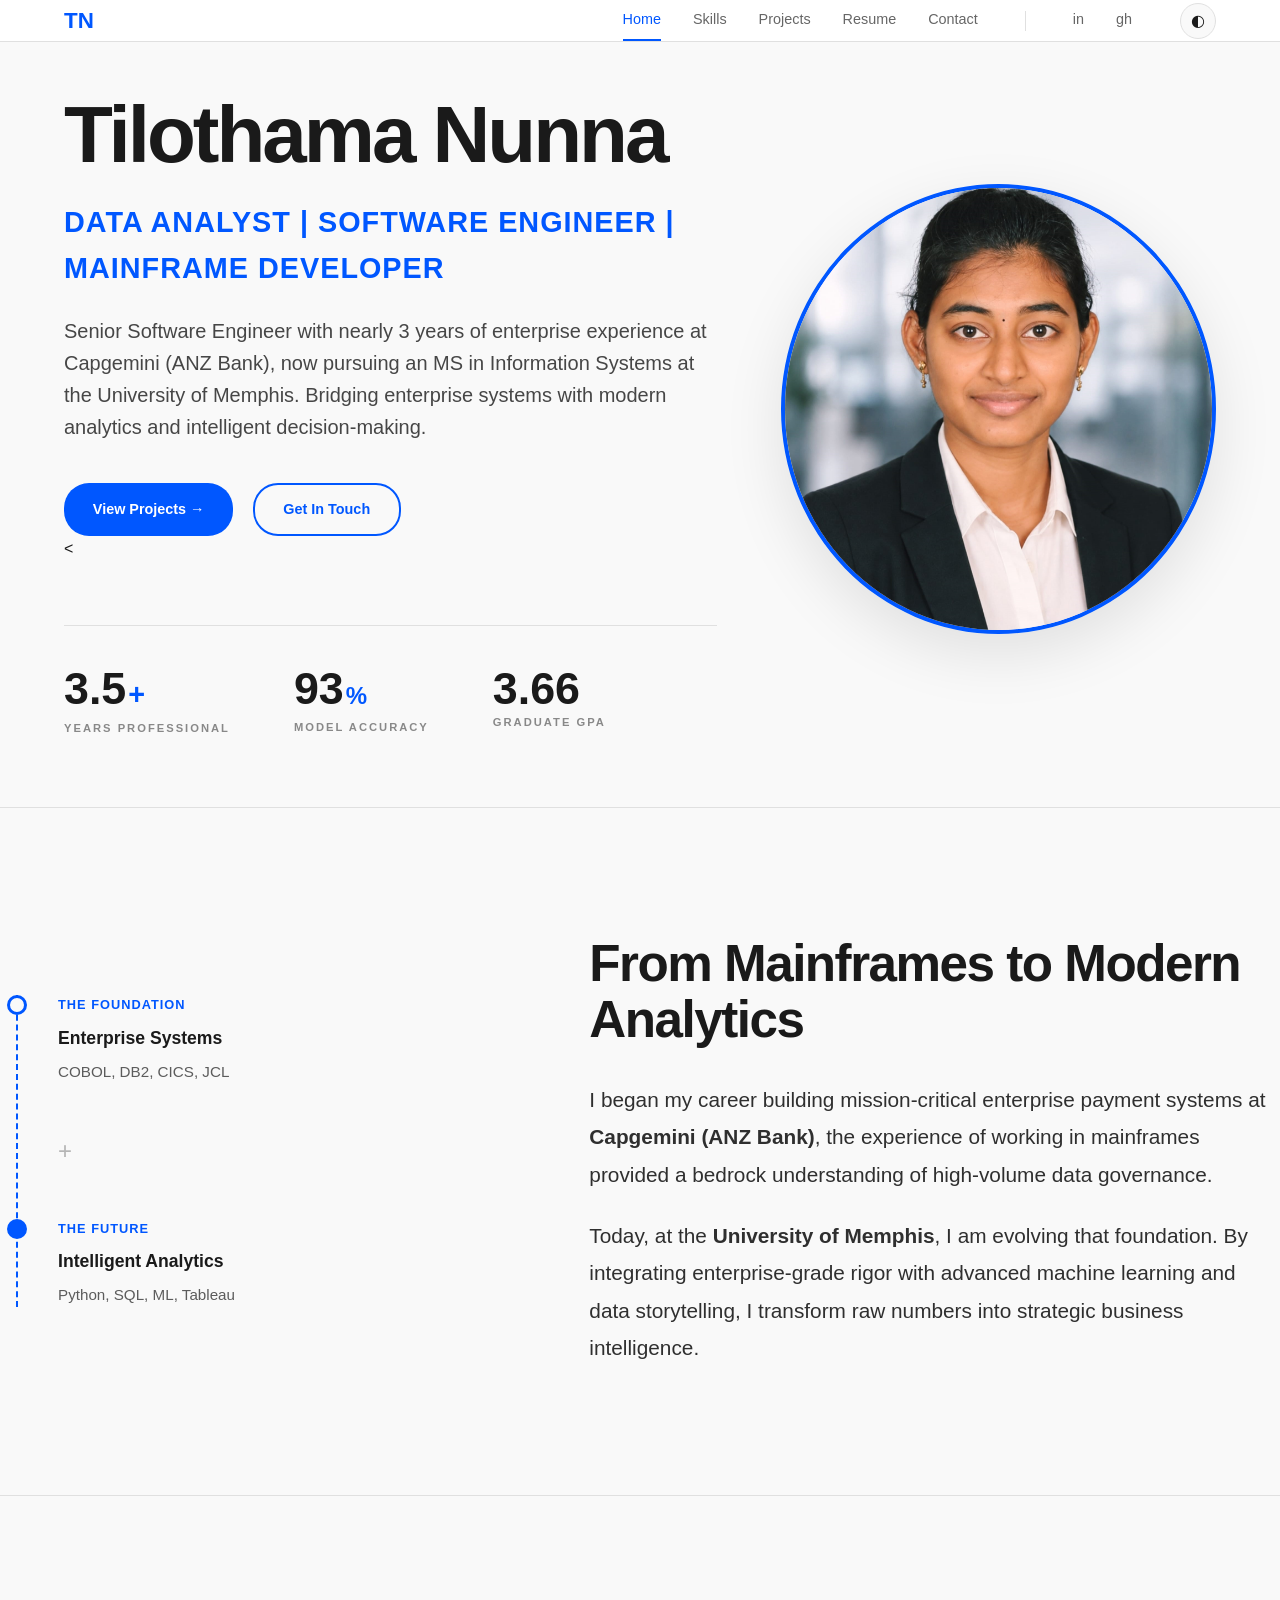
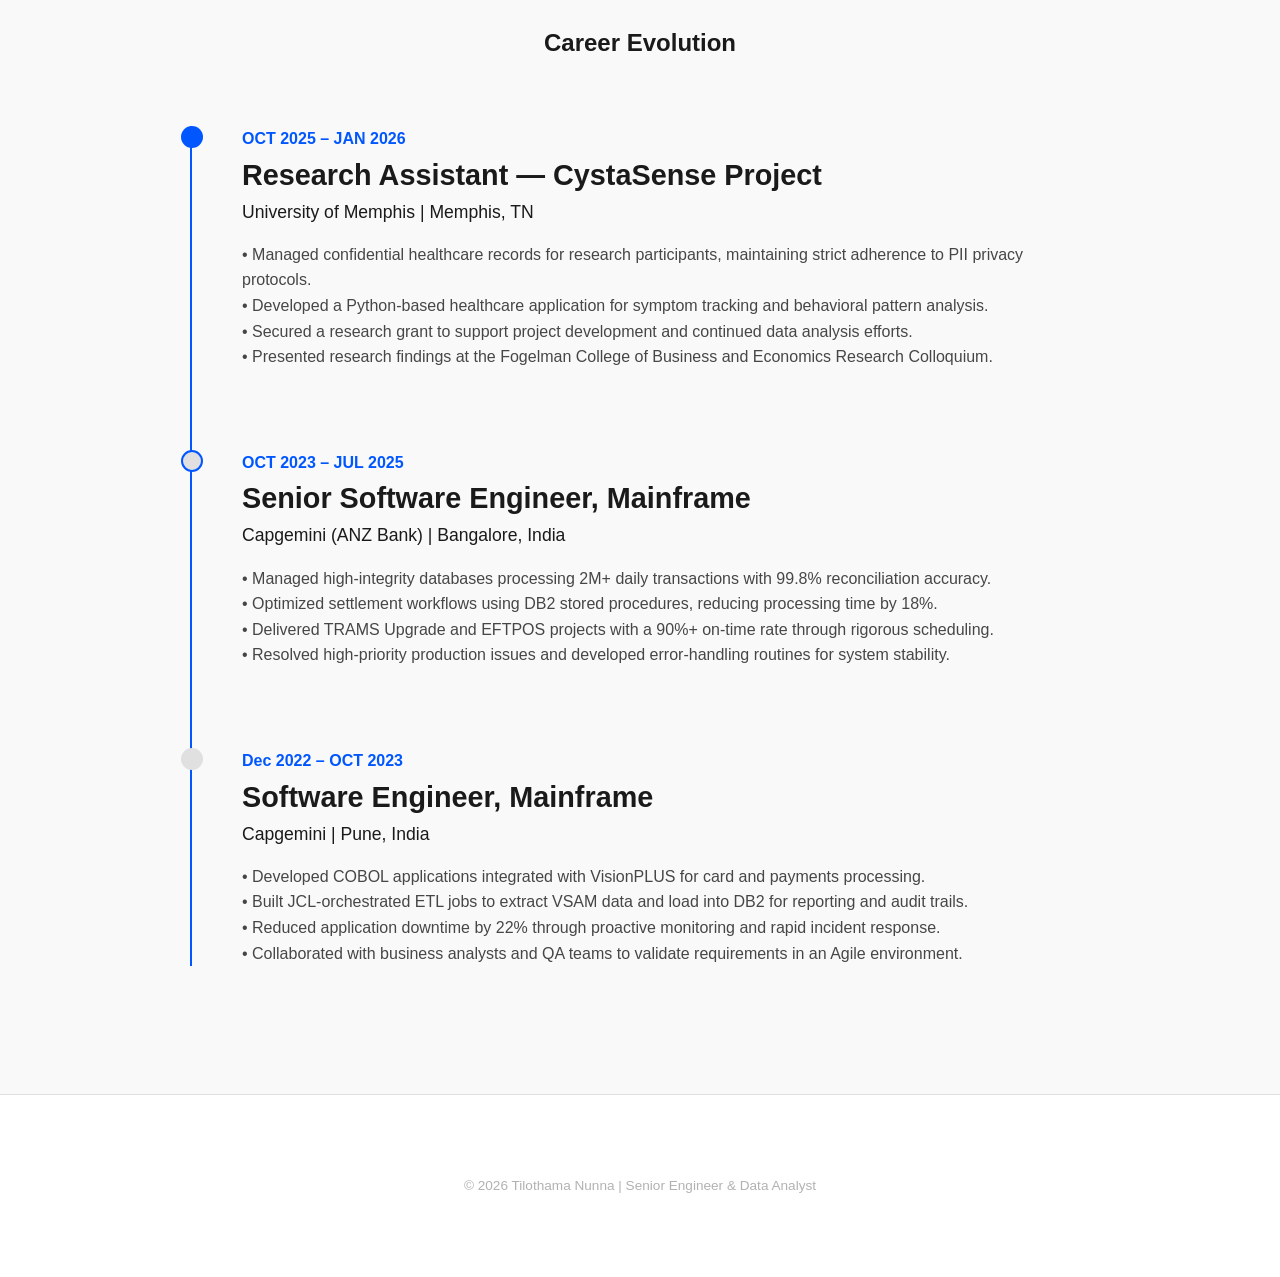
==== index.html @ 766e5a5d "Initial portfolio upload" ====
<!DOCTYPE html>
<html lang="en" data-theme="light">
<head>
    <meta charset="UTF-8">
    <meta name="viewport" content="width=device-width, initial-scale=1.0">
    <title>Tilothama Nunna | Portfolio</title>
    <link rel="stylesheet" href="style.css">
    <style>
        /* Modern Layout: Wide Container & Right-Aligned Image */
        .container-wide {
            padding: 0 5%;
            width: 100%;
            max-width: 100%;
        }

        .hero-split {
            display: flex;
            align-items: center;
            justify-content: space-between;
            min-height: 85vh;
            gap: 2rem;
            padding-top: 2rem;
        }

        .hero-content {
            flex: 1.5;
            padding-right: 2rem;
        }

        .hero-image-container {
            flex: 1;
            display: flex;
            justify-content: flex-end;
        }

        .hero-profile-img {
            width: 450px;
            height: 450px;
            border-radius: 50%;
            object-fit: cover;
            aspect-ratio: 1 / 1;
            border: 4px solid var(--accent);
            box-shadow: 0 20px 60px rgba(0,0,0,0.1);
        }

        .hero-name {
            font-size: 5.0rem;
            line-height: 1;
            font-weight: 800;
            letter-spacing: -3px;
            margin-bottom: 1.5rem;
            color: var(--text);
        }

        .hero-role {
            font-size: 1.8rem;
            color: var(--accent);
            font-weight: 600;
            margin-bottom: 1.5rem;
        }

        @media (max-width: 1024px) {
            .hero-split { flex-direction: column-reverse; text-align: center; }
            .hero-content { padding-right: 0; margin-top: 3rem; }
            .hero-image-container { justify-content: center; }
            .hero-profile-img { width: 320px; height: 320px; }
            .hero-name { font-size: 4rem; }
        }
    </style>
</head>
<body>
    <nav class="container-wide">
        <div class="logo"><strong>TN</strong></div>
        <div class="nav-links">
            <a href="index.html" class="active">Home</a>
            <a href="skills.html">Skills</a>
            <a href="projects.html">Projects</a>
            <a href="resume.html">Resume</a>
            <a href="contact.html">Contact</a>
            
            <span style="border-left: 1px solid var(--border); margin: 0 15px; height: 20px;"></span>
            <a href="https://www.linkedin.com/in/ntilothama" target="_blank" title="LinkedIn">in</a>
            <a href="https://github.com/tilothamanunna" target="_blank" title="GitHub">gh</a>
            
            <button id="theme-btn">◐</button>
        </div>
    </nav>

    <!-- HERO SECTION -->
    <section class="container-wide">
        <div class="hero-split">
            <div class="hero-content">
                <!-- HTML: Simple & Direct -->
<h1 class="hero-name">
    Tilothama Nunna
</h1>
                <p class="hero-role">Data Analyst | Software Engineer | Mainframe Developer</p>
                <p style="font-size: 1.25rem; max-width: 650px; margin-bottom: 2.5rem; opacity: 0.8; line-height: 1.6;">
                    Senior Software Engineer with nearly 3 years of enterprise experience at Capgemini (ANZ Bank), 
                    now pursuing an MS in Information Systems at the University of Memphis. Bridging enterprise systems 
                    with modern analytics and intelligent decision-making.
                </p>
                
                <div style="display: flex; gap: 1.2rem; flex-wrap: wrap;">
                    <a href="projects.html" class="btn primary">View Projects →</a>
                    <a href="contact.html" class="btn secondary">Get In Touch</a>
                </div>

                <!-- REFINED METRICS ROW -->
<<!-- REPLACE YOUR METRIC DIV WITH THIS -->
<!-- REFINED METRICS BAR -->
<div style="display: flex; gap: 4rem; margin-top: 4rem; padding-top: 2.5rem; border-top: 1px solid var(--border);">
    
    <!-- Experience -->
    <div style="display: flex; flex-direction: column; gap: 0.2rem;">
        <div style="display: flex; align-items: baseline;">
            <span style="font-size: 2.8rem; font-weight: 800; color: var(--text); line-height: 1;">3.5</span>
            <span style="font-size: 1.8rem; font-weight: 800; color: var(--accent); margin-left: 2px;">+</span>
        </div>
        <span style="font-size: 0.7rem; font-weight: 700; opacity: 0.5; text-transform: uppercase; letter-spacing: 2px;">Years Professional</span>
    </div>

    <!-- Accuracy -->
    <div style="display: flex; flex-direction: column; gap: 0.2rem;">
        <div style="display: flex; align-items: baseline;">
            <span style="font-size: 2.8rem; font-weight: 800; color: var(--text); line-height: 1;">93</span>
            <span style="font-size: 1.5rem; font-weight: 800; color: var(--accent); margin-left: 2px;">%</span>
        </div>
        <span style="font-size: 0.7rem; font-weight: 700; opacity: 0.5; text-transform: uppercase; letter-spacing: 2px;">Model Accuracy</span>
    </div>

    <!-- GPA -->
    <div style="display: flex; flex-direction: column; gap: 0.2rem;">
        <span style="font-size: 2.8rem; font-weight: 800; color: var(--text); line-height: 1;">3.66</span>
        <span style="font-size: 0.7rem; font-weight: 700; opacity: 0.5; text-transform: uppercase; letter-spacing: 2px;">Graduate GPA</span>
    </div>

</div>
            </div>

            <div class="hero-image-container">
                <img src="images/profile.jpg" alt="Tilothama Nunna" class="hero-profile-img">
            </div>
        </div>
    </section>

    <!-- ABOUT SECTION -->
<section class="container-wide" style="padding: 8rem 0; background: var(--card-bg); border-top: 1px solid var(--border); border-bottom: 1px solid var(--border);">
    <div style="display: flex; align-items: center; justify-content: space-between; gap: 5%; max-width: 1400px; margin: 0 auto; width: 100%;">
        
        <!-- Left Side: The Technical Transition Box (Now on Left) -->
       <div style="flex: 1; min-width: 320px; padding: 1rem;">
    <div style="position: relative; padding-left: 40px; border-left: 2px dashed var(--accent);">
        <!-- Step 1 -->
        <div style="margin-bottom: 3rem; position: relative;">
            <div style="position: absolute; left: -51px; top: 0; width: 20px; height: 20px; background: var(--card-bg); border: 3px solid var(--accent); border-radius: 50%;"></div>
            <h4 style="font-size: 0.8rem; letter-spacing: 1px; color: var(--accent); margin-bottom: 0.5rem; text-transform: uppercase;">The Foundation</h4>
            <p style="font-weight: 700; font-size: 1.1rem; margin-bottom: 0.5rem;">Enterprise Systems</p>
            <p style="font-size: 0.95rem; opacity: 0.7;">COBOL, DB2, CICS, JCL</p>
        </div>

        <!-- Connection Icon -->
        <div style="margin-bottom: 3rem; opacity: 0.3;">
            <span style="font-size: 1.5rem;">+</span>
        </div>

        <!-- Step 2 -->
        <div style="position: relative;">
            <div style="position: absolute; left: -51px; top: 0; width: 20px; height: 20px; background: var(--accent); border: 3px solid var(--accent); border-radius: 50%;"></div>
            <h4 style="font-size: 0.8rem; letter-spacing: 1px; color: var(--accent); margin-bottom: 0.5rem; text-transform: uppercase;">The Future</h4>
            <p style="font-weight: 700; font-size: 1.1rem; margin-bottom: 0.5rem;">Intelligent Analytics</p>
            <p style="font-size: 0.95rem; opacity: 0.7;">Python, SQL, ML, Tableau</p>
        </div>
    </div>
</div>
        <!-- Right Side: The Story (Now on Right) -->
        <div style="flex: 1.4; min-width: 400px;">
            <h2 style="font-size: 3.2rem; margin-bottom: 2rem; letter-spacing: -1.5px; line-height: 1.1; color: var(--text);">From Mainframes to Modern Analytics</h2>
            <p style="font-size: 1.3rem; line-height: 1.8; opacity: 0.9; margin-bottom: 1.5rem;">
                I began my career building mission-critical enterprise payment systems at <strong>Capgemini (ANZ Bank)</strong>, the experience of working in mainframes provided a bedrock understanding of high-volume data governance.
            </p>
            <p style="font-size: 1.3rem; line-height: 1.8; opacity: 0.9;">
                Today, at the <strong>University of Memphis</strong>, I am evolving that foundation. By integrating enterprise-grade rigor with advanced machine learning and data storytelling, I transform raw numbers into strategic business intelligence.
            </p>
        </div>

    </div>
</section>

    <!-- CAREER JOURNEY SECTION -->
    <section class="container-wide" style="padding: 8rem 0;">
        <h2 style="text-align: center; margin-bottom: 4rem;">Career Evolution</h2>
        <div style="max-width: 900px; margin: 0 auto; position: relative; padding-left: 50px; border-left: 2px solid var(--accent);">
            
            <div style="margin-bottom: 5rem; position: relative;">
                <div style="position: absolute; left: -61px; top: 0; width: 22px; height: 22px; border-radius: 50%; background: var(--accent);"></div>
                <h4 style="color: var(--accent); font-weight: 700;">OCT 2025 – JAN 2026</h4>
                <h3 style="font-size: 1.8rem;">Research Assistant — CystaSense Project</h3>
                <p style="font-size: 1.1rem; color: var(--text); margin-bottom: 1rem;">University of Memphis | Memphis, TN</p>
                <ul style="list-style: none; padding-left: 0; opacity: 0.8; line-height: 1.6;">
                    <li>• Managed confidential healthcare records for research participants, maintaining strict adherence to PII privacy protocols.</li>
                    <li>• Developed a Python-based healthcare application for symptom tracking and behavioral pattern analysis.</li>
                    <li>• Secured a research grant to support project development and continued data analysis efforts.</li>
                    <li>• Presented research findings at the Fogelman College of Business and Economics Research Colloquium.</li>
                </ul>
            </div>

            <div style="margin-bottom: 5rem; position: relative;">
                <div style="position: absolute; left: -61px; top: 0; width: 22px; height: 22px; border-radius: 50%; background: var(--border); border: 2px solid var(--accent);"></div>
                <h4 style="color: var(--accent); font-weight: 700;">OCT 2023 – JUL 2025</h4>
                <h3 style="font-size: 1.8rem;">Senior Software Engineer, Mainframe</h3>
                <p style="font-size: 1.1rem; color: var(--text); margin-bottom: 1rem;">Capgemini (ANZ Bank) | Bangalore, India</p>
                <ul style="list-style: none; padding-left: 0; opacity: 0.8; line-height: 1.6;">
                    <li>• Managed high-integrity databases processing 2M+ daily transactions with 99.8% reconciliation accuracy.</li>
                    <li>• Optimized settlement workflows using DB2 stored procedures, reducing processing time by 18%.</li>
                    <li>• Delivered TRAMS Upgrade and EFTPOS projects with a 90%+ on-time rate through rigorous scheduling.</li>
                    <li>• Resolved high-priority production issues and developed error-handling routines for system stability.</li>
                </ul>
            </div>

            <div style="position: relative;">
                <div style="position: absolute; left: -61px; top: 0; width: 22px; height: 22px; border-radius: 50%; background: var(--border);"></div>
                <h4 style="color: var(--accent); font-weight: 700;">Dec 2022 – OCT 2023</h4>
                <h3 style="font-size: 1.8rem;">Software Engineer, Mainframe</h3>
                <p style="font-size: 1.1rem; color: var(--text); margin-bottom: 1rem;">Capgemini | Pune, India</p>
                <ul style="list-style: none; padding-left: 0; opacity: 0.8; line-height: 1.6;">
                    <li>• Developed COBOL applications integrated with VisionPLUS for card and payments processing.</li>
                    <li>• Built JCL-orchestrated ETL jobs to extract VSAM data and load into DB2 for reporting and audit trails.</li>
                    <li>• Reduced application downtime by 22% through proactive monitoring and rapid incident response.</li>
                    <li>• Collaborated with business analysts and QA teams to validate requirements in an Agile environment.</li>
                </ul>
            </div>
        </div>
    </section>

    <!-- FOOTER -->
    <footer class="container-wide" style="padding: 5rem 0; text-align: center; border-top: 1px solid var(--border);">
        <p style="opacity: 0.5;">© 2026 Tilothama Nunna | Senior Engineer & Data Analyst</p>
    </footer>

    <script src="script.js"></script>
</body>
</html>
---- style.css ----
/* ============================================================
   TILOTHAMA NUNNA - PROFESSIONAL PORTFOLIO
   Clean, Working CSS - Light & Dark Theme
   ============================================================ */

/* Root Variables */
:root {
  --bg: #ffffff;
  --text: #1a1a1a;
  --text-light: #666666;
  --accent: #0057ff;
  --card-bg: #f9f9f9;
  --border: #e0e0e0;
  --nav-bg: rgba(255, 255, 255, 0.95);
  --shadow: 0 2px 10px rgba(0,0,0,0.08);
}

[data-theme="dark"] {
  --bg: #1a1a1a;
  --text: #ffffff;
  --text-light: #b0b0b0;
  --accent: #4d9fff;
  --card-bg: #2a2a2a;
  --border: #3a3a3a;
  --nav-bg: rgba(26, 26, 26, 0.95);
  --shadow: 0 2px 10px rgba(0,0,0,0.3);
}

/* ── Basic Reset ── */
* {
  margin: 0;
  padding: 0;
  box-sizing: border-box;
}

html {
  scroll-behavior: smooth;
}

body {
  font-family: -apple-system, BlinkMacSystemFont, "Segoe UI", Roboto, Oxygen, Ubuntu, Cantarell, sans-serif;
  background: var(--bg);
  color: var(--text);
  line-height: 1.6;
  transition: background 0.3s, color 0.3s;
}

a {
  color: inherit;
  text-decoration: none;
}

img {
  max-width: 100%;
  display: block;
}

/* ── Navigation ── */
nav {
  position: sticky;
  top: 0;
  z-index: 1000;
  background: var(--nav-bg);
  backdrop-filter: blur(10px);
  border-bottom: 1px solid var(--border);
  padding: 1rem 5%;
  display: flex;
  justify-content: space-between;
  align-items: center;
}

.logo {
  font-size: 1.4rem;
  font-weight: 700;
  color: var(--accent);
}

.nav-links {
  display: flex;
  align-items: center;
  gap: 2rem;
}

.nav-links a {
  font-size: 0.9rem;
  font-weight: 500;
  color: var(--text-light);
  transition: color 0.3s;
  padding: 0.5rem 0;
  border-bottom: 2px solid transparent;
}

.nav-links a:hover,
.nav-links a.active {
  color: var(--accent);
  border-bottom-color: var(--accent);
}

.nav-divider {
  width: 1px;
  height: 20px;
  background: var(--border);
}

.nav-social {
  display: inline-block;
  padding: 0.4rem 0.8rem;
  border: 1px solid var(--border);
  border-radius: 20px;
  font-size: 0.85rem;
  font-weight: 600;
  color: var(--accent);
  transition: all 0.3s;
}

.nav-social:hover {
  background: var(--accent);
  color: #fff;
  border-color: var(--accent);
}

#theme-btn {
  background: var(--card-bg);
  border: 1px solid var(--border);
  color: var(--text);
  width: 36px;
  height: 36px;
  border-radius: 50%;
  cursor: pointer;
  font-size: 1rem;
  transition: all 0.3s;
  display: flex;
  align-items: center;
  justify-content: center;
  margin-left: 1rem;
}

#theme-btn:hover {
  background: var(--accent);
  color: #fff;
  border-color: var(--accent);
}

.hamburger {
  display: none;
  flex-direction: column;
  gap: 5px;
  background: none;
  border: none;
  cursor: pointer;
  padding: 8px;
}

.hamburger span {
  width: 20px;
  height: 2px;
  background: var(--text);
  transition: all 0.3s;
}

.hamburger.active span:nth-child(1) {
  transform: translateY(7px) rotate(45deg);
}

.hamburger.active span:nth-child(2) {
  opacity: 0;
}

.hamburger.active span:nth-child(3) {
  transform: translateY(-7px) rotate(-45deg);
}

.mobile-nav {
  display: none;
  position: fixed;
  top: 60px;
  left: 0;
  right: 0;
  background: var(--nav-bg);
  border-bottom: 1px solid var(--border);
  flex-direction: column;
  padding: 1rem;
  gap: 0.5rem;
  z-index: 999;
}

.mobile-nav.active {
  display: flex;
}

.mobile-nav a {
  padding: 0.75rem 1rem;
  color: var(--text-light);
  transition: color 0.3s;
  border-radius: 8px;
}

.mobile-nav a:hover,
.mobile-nav a.active {
  background: var(--card-bg);
  color: var(--accent);
}

/* ── Container ── */
.container-wide {
  max-width: 1200px;
  margin: 0 auto;
  padding: 0 5%;
}

/* ── Sections ── */
section {
  padding: 6rem 0;
}

section:nth-child(even) {
  background: var(--card-bg);
}

/* ── Buttons ── */
.btn {
  display: inline-flex;
  align-items: center;
  gap: 0.5rem;
  padding: 0.8rem 1.8rem;
  border-radius: 25px;
  font-weight: 600;
  font-size: 0.9rem;
  cursor: pointer;
  border: none;
  transition: all 0.3s;
  text-decoration: none;
  white-space: nowrap;
}

.btn.primary {
  background: var(--accent);
  color: white;
}

.btn.primary:hover {
  opacity: 0.9;
  transform: translateY(-2px);
  box-shadow: 0 4px 15px rgba(0, 87, 255, 0.3);
}

.btn.secondary {
  border: 2px solid var(--accent);
  color: var(--accent);
  background: transparent;
}

.btn.secondary:hover {
  background: var(--accent);
  color: white;
}

/* ── Hero Section ── */
.hero-split {
  display: flex;
  align-items: center;
  gap: 4rem;
  min-height: 85vh;
  padding: 4rem 0;
}

.hero-content {
  flex: 1;
}

.hero-image-container {
  flex: 1;
  text-align: right;
}

.hero-profile-img {
  width: 350px;
  height: 350px;
  border-radius: 50%;
  object-fit: cover;
  border: 4px solid var(--accent);
  box-shadow: var(--shadow);
}

.hero-name {
  font-size: 3.5rem;
  font-weight: 800;
  margin: 1rem 0;
  line-height: 1.1;
}

.hero-role {
  font-size: 1rem;
  color: var(--accent);
  font-weight: 600;
  text-transform: uppercase;
  letter-spacing: 1px;
  margin-bottom: 1.5rem;
}

.hero-desc {
  font-size: 1.1rem;
  color: var(--text-light);
  margin-bottom: 2rem;
  max-width: 550px;
  line-height: 1.8;
}

.hero-btns {
  display: flex;
  gap: 1rem;
  flex-wrap: wrap;
  margin-bottom: 3rem;
}

.metrics-bar {
  display: flex;
  gap: 4rem;
  padding-top: 2rem;
  border-top: 1px solid var(--border);
  flex-wrap: wrap;
}

.metric-item {
  display: flex;
  flex-direction: column;
  gap: 0.25rem;
}

.metric-number {
  font-size: 2.2rem;
  font-weight: 800;
  color: var(--text);
}

.metric-unit {
  font-size: 1.2rem;
  color: var(--accent);
  font-weight: 700;
}

.metric-label {
  font-size: 0.7rem;
  font-weight: 700;
  text-transform: uppercase;
  color: var(--text-light);
  letter-spacing: 1px;
}

/* ── About Section ── */
.about-content {
  display: flex;
  gap: 5rem;
  align-items: flex-start;
}

.about-timeline {
  flex: 1;
  min-width: 250px;
}

.timeline-item {
  display: flex;
  gap: 1.5rem;
  margin-bottom: 2rem;
  position: relative;
  padding-left: 0;
}

.timeline-item::before {
  content: '';
  position: absolute;
  left: 7px;
  top: 30px;
  width: 2px;
  height: calc(100% + 2rem);
  background: var(--border);
}

.timeline-item:last-child::before {
  display: none;
}

.timeline-dot {
  width: 18px;
  height: 18px;
  border-radius: 50%;
  background: var(--card-bg);
  border: 3px solid var(--accent);
  flex-shrink: 0;
  margin-top: 3px;
}

.timeline-dot.filled {
  background: var(--accent);
}

.timeline-content h4 {
  font-size: 0.75rem;
  font-weight: 700;
  text-transform: uppercase;
  color: var(--accent);
  letter-spacing: 1px;
  margin-bottom: 0.3rem;
}

.timeline-content p {
  font-weight: 700;
  margin-bottom: 0.2rem;
  font-size: 0.95rem;
}

.timeline-content span {
  font-size: 0.85rem;
  color: var(--text-light);
}

.about-text {
  flex: 1.2;
  min-width: 280px;
}

.about-text h2 {
  font-size: 2.5rem;
  font-weight: 800;
  margin-bottom: 1.5rem;
  line-height: 1.2;
}

.about-text p {
  font-size: 1rem;
  color: var(--text-light);
  margin-bottom: 1.2rem;
  line-height: 1.8;
}

.about-text strong {
  color: var(--text);
  font-weight: 700;
}

/* ── Career Timeline ── */
.career-timeline {
  max-width: 900px;
  margin: 0 auto;
  position: relative;
  padding-left: 40px;
}

.career-timeline::before {
  content: '';
  position: absolute;
  left: 7px;
  top: 0;
  bottom: 0;
  width: 2px;
  background: var(--accent);
}

.career-item {
  margin-bottom: 3rem;
  position: relative;
  padding-left: 40px;
}

.career-dot {
  position: absolute;
  left: -36px;
  top: 8px;
  width: 16px;
  height: 16px;
  border-radius: 50%;
  background: var(--accent);
  border: 3px solid var(--bg);
}

.career-date {
  font-size: 0.75rem;
  font-weight: 700;
  text-transform: uppercase;
  color: var(--accent);
  letter-spacing: 1px;
  margin-bottom: 0.3rem;
}

.career-title {
  font-size: 1.4rem;
  font-weight: 700;
  margin-bottom: 0.2rem;
}

.career-company {
  font-size: 0.95rem;
  color: var(--text-light);
  margin-bottom: 1rem;
}

.career-list {
  list-style: none;
}

.career-list li {
  font-size: 0.9rem;
  color: var(--text-light);
  margin-bottom: 0.6rem;
  line-height: 1.7;
  padding-left: 1.2rem;
  position: relative;
}

.career-list li::before {
  content: '▸';
  position: absolute;
  left: 0;
  color: var(--accent);
}

/* ── Skill Section ── */
.skills-grid {
  display: grid;
  grid-template-columns: repeat(auto-fit, minmax(280px, 1fr));
  gap: 1.5rem;
  margin-top: 3rem;
}

.skill-card {
  background: var(--card-bg);
  border: 1px solid var(--border);
  padding: 1.5rem;
  border-radius: 12px;
  transition: all 0.3s;
}

.skill-card:hover {
  transform: translateY(-5px);
  box-shadow: var(--shadow);
  border-color: var(--accent);
}

.skill-card h3 {
  font-size: 1rem;
  font-weight: 700;
  margin-bottom: 1rem;
  color: var(--text);
}

.badge-container {
  display: flex;
  flex-wrap: wrap;
  gap: 6px;
}

.badge-container img {
  height: 24px;
  border-radius: 4px;
}

/* ── Project Section ── */
.project-grid {
  display: grid;
  grid-template-columns: repeat(auto-fill, minmax(320px, 1fr));
  gap: 1.5rem;
  margin-top: 3rem;
}

.project-card {
  background: var(--card-bg);
  border: 1px solid var(--border);
  padding: 1.5rem;
  border-radius: 12px;
  display: flex;
  flex-direction: column;
  transition: all 0.3s;
}

.project-card:hover {
  transform: translateY(-5px);
  box-shadow: var(--shadow);
  border-color: var(--accent);
}

.project-card h3 {
  font-size: 1.2rem;
  font-weight: 700;
  margin: 0.5rem 0;
  color: var(--text);
}

.project-category {
  font-size: 0.7rem;
  font-weight: 700;
  text-transform: uppercase;
  color: var(--accent);
  letter-spacing: 1px;
  margin-bottom: 0.5rem;
}

.project-desc {
  font-size: 0.9rem;
  color: var(--text-light);
  margin-bottom: 1rem;
  line-height: 1.6;
  flex-grow: 1;
}

.project-highlight {
  background: rgba(0, 87, 255, 0.08);
  border-left: 3px solid var(--accent);
  padding: 0.75rem;
  border-radius: 4px;
  font-size: 0.85rem;
  margin-bottom: 1rem;
}

.project-highlight strong {
  color: var(--accent);
}

.tech-badges {
  display: flex;
  flex-wrap: wrap;
  gap: 6px;
  margin-bottom: 1rem;
}

.tech-badges img {
  height: 20px;
  border-radius: 3px;
}

.btn-group {
  display: flex;
  gap: 0.5rem;
  flex-wrap: wrap;
}

.btn-small {
  padding: 0.5rem 1rem;
  font-size: 0.8rem;
  border-radius: 8px;
}

/* ── Resume Section ── */
.resume-gate {
  max-width: 500px;
  margin: 6rem auto;
  background: var(--card-bg);
  border: 1px solid var(--border);
  padding: 2rem;
  border-radius: 12px;
  text-align: center;
  box-shadow: var(--shadow);
}

.resume-gate h2 {
  font-size: 1.8rem;
  font-weight: 800;
  margin-bottom: 1rem;
}

.resume-gate p {
  color: var(--text-light);
  margin-bottom: 1.5rem;
  font-size: 0.95rem;
}

.form-group {
  margin-bottom: 1rem;
  text-align: left;
}

.form-group label {
  display: block;
  font-size: 0.8rem;
  font-weight: 700;
  text-transform: uppercase;
  color: var(--text-light);
  margin-bottom: 0.4rem;
  letter-spacing: 0.5px;
}

.form-group input {
  width: 100%;
  padding: 0.8rem;
  border: 1px solid var(--border);
  border-radius: 8px;
  background: var(--bg);
  color: var(--text);
  font-size: 0.9rem;
  transition: all 0.3s;
}

.form-group input:focus {
  outline: none;
  border-color: var(--accent);
  box-shadow: 0 0 0 3px rgba(0, 87, 255, 0.1);
}

/* ── Contact Section ── */
.contact-wrapper {
  display: flex;
  gap: 4rem;
  align-items: flex-start;
}

.contact-info {
  flex: 1;
}

.contact-info h1 {
  font-size: 3rem;
  font-weight: 800;
  margin-bottom: 1.5rem;
  line-height: 1.1;
}

.contact-info p {
  font-size: 1rem;
  color: var(--text-light);
  margin-bottom: 2rem;
  line-height: 1.8;
}

.contact-detail {
  margin-bottom: 1rem;
  font-size: 0.95rem;
}

.contact-detail strong {
  color: var(--text);
}

.contact-detail a {
  color: var(--accent);
  transition: opacity 0.3s;
}

.contact-detail a:hover {
  opacity: 0.7;
}

.contact-form {
  flex: 1.2;
  background: var(--card-bg);
  border: 1px solid var(--border);
  padding: 2rem;
  border-radius: 12px;
  box-shadow: var(--shadow);
}

.contact-form h3 {
  font-size: 1.2rem;
  font-weight: 700;
  margin-bottom: 1.5rem;
}

.form-group {
  margin-bottom: 1.2rem;
}

.form-group label {
  display: block;
  font-size: 0.8rem;
  font-weight: 700;
  text-transform: uppercase;
  color: var(--text-light);
  margin-bottom: 0.4rem;
  letter-spacing: 0.5px;
}

.form-group input,
.form-group textarea {
  width: 100%;
  padding: 0.8rem;
  border: 1px solid var(--border);
  border-radius: 8px;
  background: var(--bg);
  color: var(--text);
  font-size: 0.9rem;
  font-family: inherit;
  transition: all 0.3s;
  resize: vertical;
}

.form-group input:focus,
.form-group textarea:focus {
  outline: none;
  border-color: var(--accent);
  box-shadow: 0 0 0 3px rgba(0, 87, 255, 0.1);
}

.submit-btn {
  width: 100%;
  padding: 0.9rem;
  background: var(--accent);
  color: white;
  border: none;
  border-radius: 8px;
  font-size: 0.9rem;
  font-weight: 700;
  cursor: pointer;
  transition: all 0.3s;
}

.submit-btn:hover {
  opacity: 0.9;
  transform: translateY(-2px);
}

/* ── Page Title ── */
.section-title {
  font-size: 3rem;
  font-weight: 800;
  margin-bottom: 1rem;
  text-align: center;
}

.section-subtitle {
  text-align: center;
  color: var(--text-light);
  font-size: 1rem;
  margin-bottom: 2rem;
}

/* ── Footer ── */
footer {
  padding: 2rem 5%;
  text-align: center;
  border-top: 1px solid var(--border);
  color: var(--text-light);
  font-size: 0.85rem;
}

/* ── Responsive ── */
@media (max-width: 1024px) {
  .hero-split {
    flex-direction: column-reverse;
    gap: 2rem;
    text-align: center;
  }

  .hero-image-container {
    text-align: center;
  }

  .hero-profile-img {
    width: 280px;
    height: 280px;
  }

  .hero-name {
    font-size: 2.8rem;
  }

  .about-content {
    flex-direction: column;
    gap: 2rem;
  }

  .contact-wrapper {
    flex-direction: column;
    gap: 2rem;
  }

  .contact-info h1 {
    font-size: 2.2rem;
  }
}

@media (max-width: 768px) {
  .nav-links {
    display: none;
  }

  .hamburger {
    display: flex;
  }

  .hero-name {
    font-size: 2.2rem;
  }

  .section-title {
    font-size: 2rem;
  }

  .metrics-bar {
    gap: 2rem;
  }

  .metric-number {
    font-size: 1.8rem;
  }

  .skills-grid,
  .project-grid {
    grid-template-columns: 1fr;
  }

  section {
    padding: 4rem 0;
  }
}

@media (max-width: 480px) {
  nav {
    padding: 0.8rem 5%;
  }

  .hero-name {
    font-size: 1.8rem;
  }

  .hero-btns {
    flex-direction: column;
  }

  .btn {
    width: 100%;
    justify-content: center;
  }
}
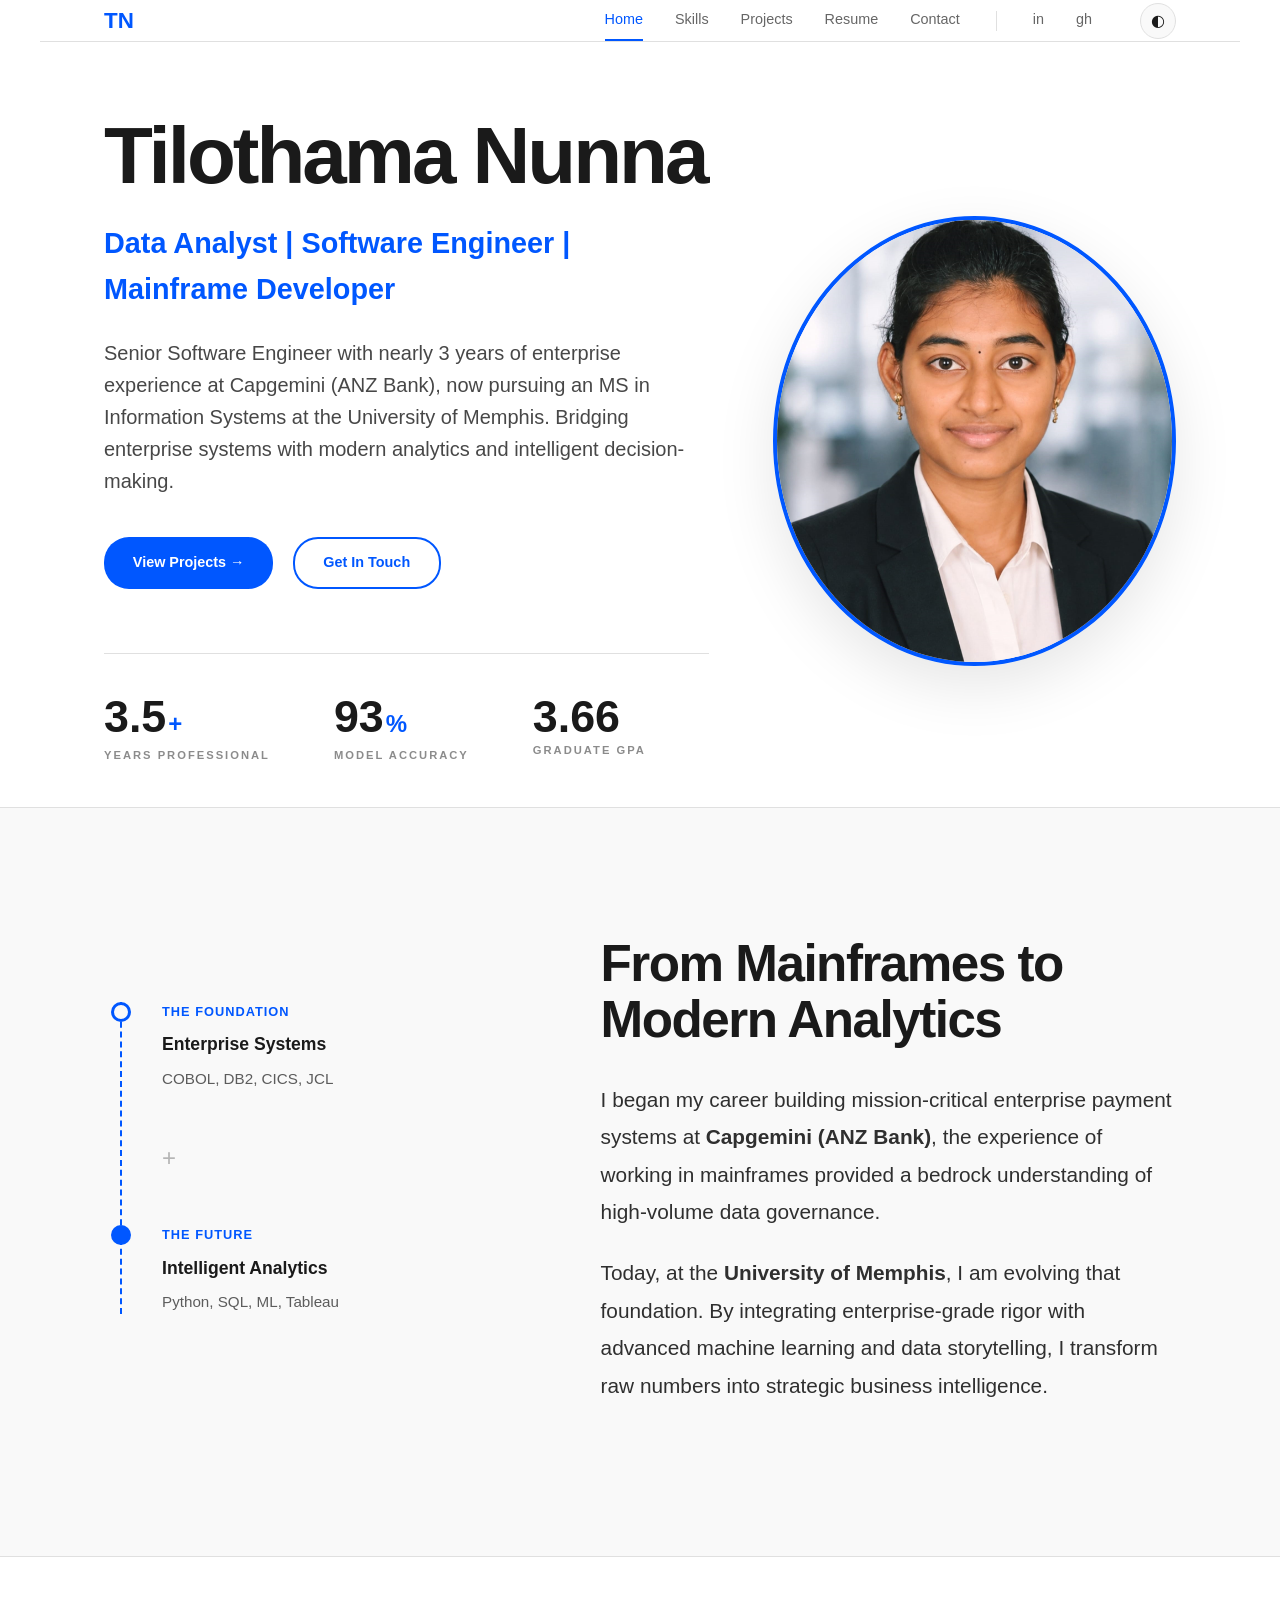
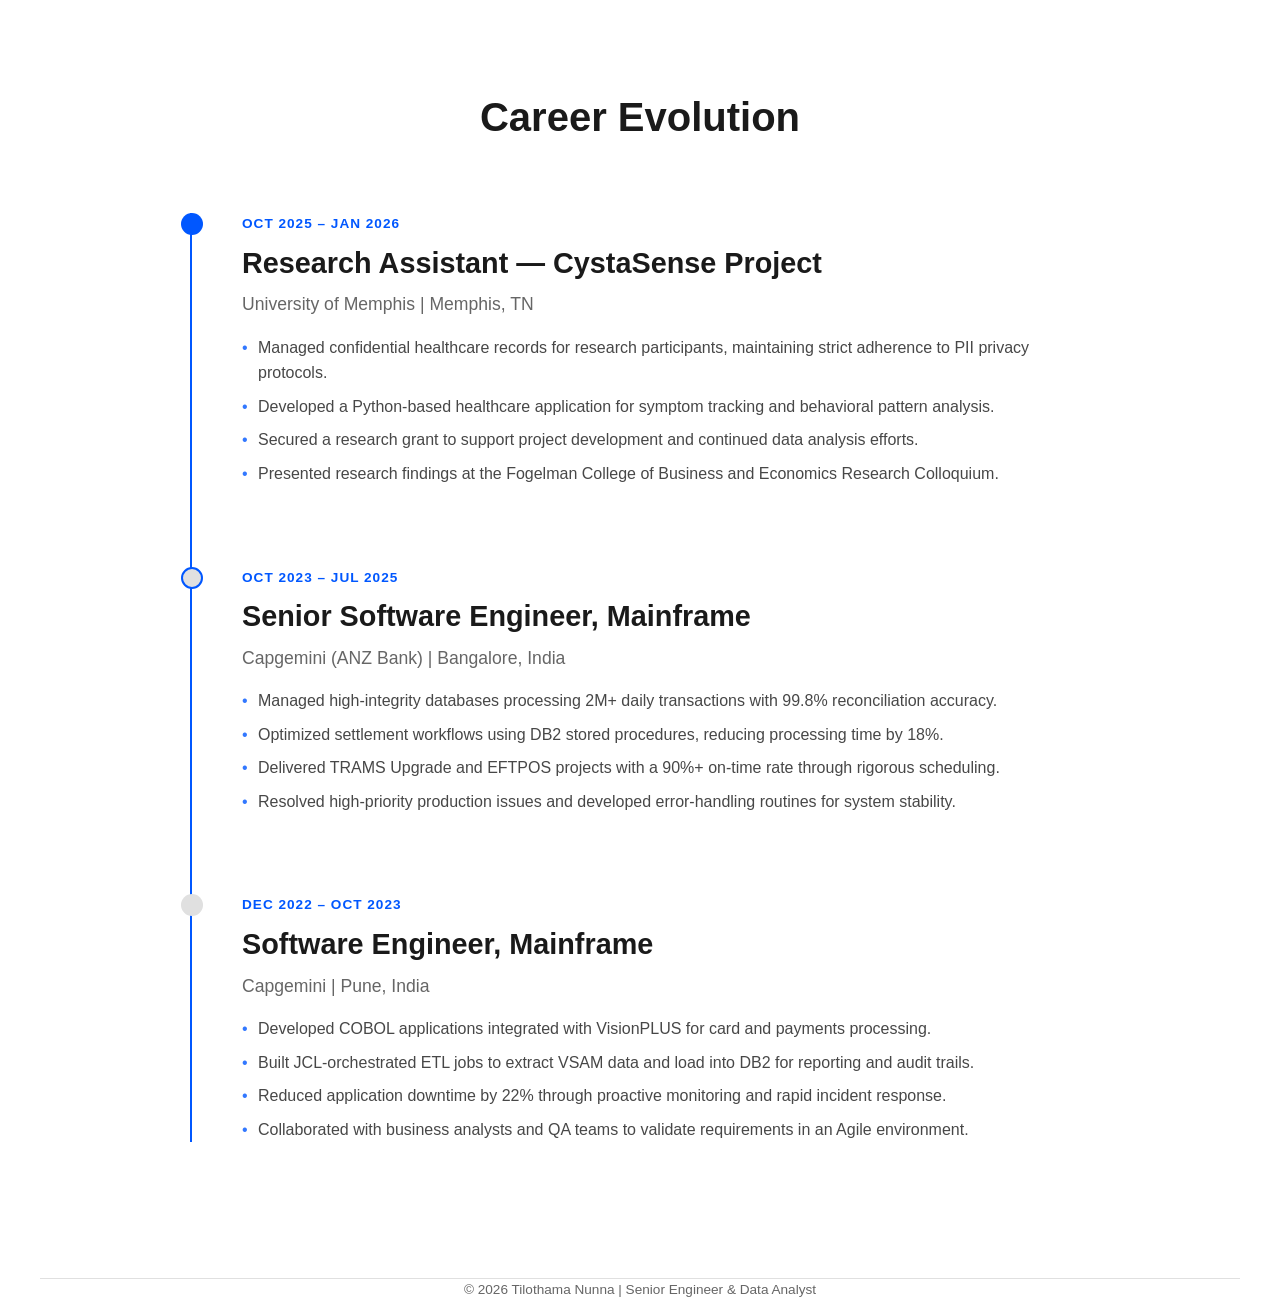
==== commit b6d4b084: "Updated contact form, homepage, and styles" ====
--- a/index.html
+++ b/index.html
@@ -5,239 +5,219 @@
     <meta name="viewport" content="width=device-width, initial-scale=1.0">
     <title>Tilothama Nunna | Portfolio</title>
     <link rel="stylesheet" href="style.css">
-    <style>
-        /* Modern Layout: Wide Container & Right-Aligned Image */
-        .container-wide {
-            padding: 0 5%;
-            width: 100%;
-            max-width: 100%;
-        }
-
-        .hero-split {
-            display: flex;
-            align-items: center;
-            justify-content: space-between;
-            min-height: 85vh;
-            gap: 2rem;
-            padding-top: 2rem;
-        }
-
-        .hero-content {
-            flex: 1.5;
-            padding-right: 2rem;
-        }
-
-        .hero-image-container {
-            flex: 1;
-            display: flex;
-            justify-content: flex-end;
-        }
-
-        .hero-profile-img {
-            width: 450px;
-            height: 450px;
-            border-radius: 50%;
-            object-fit: cover;
-            aspect-ratio: 1 / 1;
-            border: 4px solid var(--accent);
-            box-shadow: 0 20px 60px rgba(0,0,0,0.1);
-        }
-
-        .hero-name {
-            font-size: 5.0rem;
-            line-height: 1;
-            font-weight: 800;
-            letter-spacing: -3px;
-            margin-bottom: 1.5rem;
-            color: var(--text);
-        }
-
-        .hero-role {
-            font-size: 1.8rem;
-            color: var(--accent);
-            font-weight: 600;
-            margin-bottom: 1.5rem;
-        }
-
-        @media (max-width: 1024px) {
-            .hero-split { flex-direction: column-reverse; text-align: center; }
-            .hero-content { padding-right: 0; margin-top: 3rem; }
-            .hero-image-container { justify-content: center; }
-            .hero-profile-img { width: 320px; height: 320px; }
-            .hero-name { font-size: 4rem; }
-        }
-    </style>
 </head>
 <body>
+
+    <!-- NAVIGATION -->
     <nav class="container-wide">
         <div class="logo"><strong>TN</strong></div>
+
+        <!-- Desktop links -->
         <div class="nav-links">
             <a href="index.html" class="active">Home</a>
             <a href="skills.html">Skills</a>
             <a href="projects.html">Projects</a>
             <a href="resume.html">Resume</a>
             <a href="contact.html">Contact</a>
-            
-            <span style="border-left: 1px solid var(--border); margin: 0 15px; height: 20px;"></span>
+            <span style="border-left: 1px solid var(--border); margin: 0 4px; height: 20px;"></span>
             <a href="https://www.linkedin.com/in/ntilothama" target="_blank" title="LinkedIn">in</a>
             <a href="https://github.com/tilothamanunna" target="_blank" title="GitHub">gh</a>
-            
-            <button id="theme-btn">◐</button>
-        </div>
+            <button id="theme-btn">&#9680;</button>
+        </div>
+
+        <!-- Hamburger (mobile only) -->
+        <button class="hamburger" id="hamburger-btn" aria-label="Toggle menu">
+            <span></span>
+            <span></span>
+            <span></span>
+        </button>
     </nav>
+
+    <!-- Mobile Drawer -->
+    <div class="mobile-nav" id="mobile-nav">
+        <a href="index.html" class="active">Home</a>
+        <a href="skills.html">Skills</a>
+        <a href="projects.html">Projects</a>
+        <a href="resume.html">Resume</a>
+        <a href="contact.html">Contact</a>
+        <a href="https://www.linkedin.com/in/ntilothama" target="_blank">LinkedIn</a>
+        <a href="https://github.com/tilothamanunna" target="_blank">GitHub</a>
+    </div>
 
     <!-- HERO SECTION -->
     <section class="container-wide">
         <div class="hero-split">
+
             <div class="hero-content">
-                <!-- HTML: Simple & Direct -->
-<h1 class="hero-name">
-    Tilothama Nunna
-</h1>
+                <h1 class="hero-name">Tilothama Nunna</h1>
                 <p class="hero-role">Data Analyst | Software Engineer | Mainframe Developer</p>
-                <p style="font-size: 1.25rem; max-width: 650px; margin-bottom: 2.5rem; opacity: 0.8; line-height: 1.6;">
-                    Senior Software Engineer with nearly 3 years of enterprise experience at Capgemini (ANZ Bank), 
-                    now pursuing an MS in Information Systems at the University of Memphis. Bridging enterprise systems 
+                <p class="hero-desc">
+                    Senior Software Engineer with nearly 3 years of enterprise experience at Capgemini (ANZ Bank),
+                    now pursuing an MS in Information Systems at the University of Memphis. Bridging enterprise systems
                     with modern analytics and intelligent decision-making.
                 </p>
-                
-                <div style="display: flex; gap: 1.2rem; flex-wrap: wrap;">
-                    <a href="projects.html" class="btn primary">View Projects →</a>
+
+                <div class="hero-btns">
+                    <a href="projects.html" class="btn primary">View Projects &rarr;</a>
                     <a href="contact.html" class="btn secondary">Get In Touch</a>
                 </div>
 
-                <!-- REFINED METRICS ROW -->
-<<!-- REPLACE YOUR METRIC DIV WITH THIS -->
-<!-- REFINED METRICS BAR -->
-<div style="display: flex; gap: 4rem; margin-top: 4rem; padding-top: 2.5rem; border-top: 1px solid var(--border);">
-    
-    <!-- Experience -->
-    <div style="display: flex; flex-direction: column; gap: 0.2rem;">
-        <div style="display: flex; align-items: baseline;">
-            <span style="font-size: 2.8rem; font-weight: 800; color: var(--text); line-height: 1;">3.5</span>
-            <span style="font-size: 1.8rem; font-weight: 800; color: var(--accent); margin-left: 2px;">+</span>
-        </div>
-        <span style="font-size: 0.7rem; font-weight: 700; opacity: 0.5; text-transform: uppercase; letter-spacing: 2px;">Years Professional</span>
-    </div>
-
-    <!-- Accuracy -->
-    <div style="display: flex; flex-direction: column; gap: 0.2rem;">
-        <div style="display: flex; align-items: baseline;">
-            <span style="font-size: 2.8rem; font-weight: 800; color: var(--text); line-height: 1;">93</span>
-            <span style="font-size: 1.5rem; font-weight: 800; color: var(--accent); margin-left: 2px;">%</span>
-        </div>
-        <span style="font-size: 0.7rem; font-weight: 700; opacity: 0.5; text-transform: uppercase; letter-spacing: 2px;">Model Accuracy</span>
-    </div>
-
-    <!-- GPA -->
-    <div style="display: flex; flex-direction: column; gap: 0.2rem;">
-        <span style="font-size: 2.8rem; font-weight: 800; color: var(--text); line-height: 1;">3.66</span>
-        <span style="font-size: 0.7rem; font-weight: 700; opacity: 0.5; text-transform: uppercase; letter-spacing: 2px;">Graduate GPA</span>
-    </div>
-
-</div>
+                <!-- Metrics Bar -->
+                <div class="metrics-bar">
+                    <div class="metric-item">
+                        <div class="metric-value-row">
+                            <span class="metric-number">3.5</span>
+                            <span class="metric-unit">+</span>
+                        </div>
+                        <span class="metric-label">Years Professional</span>
+                    </div>
+                    <div class="metric-item">
+                        <div class="metric-value-row">
+                            <span class="metric-number">93</span>
+                            <span class="metric-unit">%</span>
+                        </div>
+                        <span class="metric-label">Model Accuracy</span>
+                    </div>
+                    <div class="metric-item">
+                        <div class="metric-value-row">
+                            <span class="metric-number">3.66</span>
+                        </div>
+                        <span class="metric-label">Graduate GPA</span>
+                    </div>
+                </div>
             </div>
 
             <div class="hero-image-container">
                 <img src="images/profile.jpg" alt="Tilothama Nunna" class="hero-profile-img">
             </div>
+
         </div>
     </section>
 
     <!-- ABOUT SECTION -->
-<section class="container-wide" style="padding: 8rem 0; background: var(--card-bg); border-top: 1px solid var(--border); border-bottom: 1px solid var(--border);">
-    <div style="display: flex; align-items: center; justify-content: space-between; gap: 5%; max-width: 1400px; margin: 0 auto; width: 100%;">
-        
-        <!-- Left Side: The Technical Transition Box (Now on Left) -->
-       <div style="flex: 1; min-width: 320px; padding: 1rem;">
-    <div style="position: relative; padding-left: 40px; border-left: 2px dashed var(--accent);">
-        <!-- Step 1 -->
-        <div style="margin-bottom: 3rem; position: relative;">
-            <div style="position: absolute; left: -51px; top: 0; width: 20px; height: 20px; background: var(--card-bg); border: 3px solid var(--accent); border-radius: 50%;"></div>
-            <h4 style="font-size: 0.8rem; letter-spacing: 1px; color: var(--accent); margin-bottom: 0.5rem; text-transform: uppercase;">The Foundation</h4>
-            <p style="font-weight: 700; font-size: 1.1rem; margin-bottom: 0.5rem;">Enterprise Systems</p>
-            <p style="font-size: 0.95rem; opacity: 0.7;">COBOL, DB2, CICS, JCL</p>
-        </div>
-
-        <!-- Connection Icon -->
-        <div style="margin-bottom: 3rem; opacity: 0.3;">
-            <span style="font-size: 1.5rem;">+</span>
-        </div>
-
-        <!-- Step 2 -->
-        <div style="position: relative;">
-            <div style="position: absolute; left: -51px; top: 0; width: 20px; height: 20px; background: var(--accent); border: 3px solid var(--accent); border-radius: 50%;"></div>
-            <h4 style="font-size: 0.8rem; letter-spacing: 1px; color: var(--accent); margin-bottom: 0.5rem; text-transform: uppercase;">The Future</h4>
-            <p style="font-weight: 700; font-size: 1.1rem; margin-bottom: 0.5rem;">Intelligent Analytics</p>
-            <p style="font-size: 0.95rem; opacity: 0.7;">Python, SQL, ML, Tableau</p>
-        </div>
-    </div>
-</div>
-        <!-- Right Side: The Story (Now on Right) -->
-        <div style="flex: 1.4; min-width: 400px;">
-            <h2 style="font-size: 3.2rem; margin-bottom: 2rem; letter-spacing: -1.5px; line-height: 1.1; color: var(--text);">From Mainframes to Modern Analytics</h2>
-            <p style="font-size: 1.3rem; line-height: 1.8; opacity: 0.9; margin-bottom: 1.5rem;">
-                I began my career building mission-critical enterprise payment systems at <strong>Capgemini (ANZ Bank)</strong>, the experience of working in mainframes provided a bedrock understanding of high-volume data governance.
-            </p>
-            <p style="font-size: 1.3rem; line-height: 1.8; opacity: 0.9;">
-                Today, at the <strong>University of Memphis</strong>, I am evolving that foundation. By integrating enterprise-grade rigor with advanced machine learning and data storytelling, I transform raw numbers into strategic business intelligence.
-            </p>
-        </div>
-
-    </div>
-</section>
-
-    <!-- CAREER JOURNEY SECTION -->
-    <section class="container-wide" style="padding: 8rem 0;">
-        <h2 style="text-align: center; margin-bottom: 4rem;">Career Evolution</h2>
-        <div style="max-width: 900px; margin: 0 auto; position: relative; padding-left: 50px; border-left: 2px solid var(--accent);">
-            
-            <div style="margin-bottom: 5rem; position: relative;">
-                <div style="position: absolute; left: -61px; top: 0; width: 22px; height: 22px; border-radius: 50%; background: var(--accent);"></div>
-                <h4 style="color: var(--accent); font-weight: 700;">OCT 2025 – JAN 2026</h4>
-                <h3 style="font-size: 1.8rem;">Research Assistant — CystaSense Project</h3>
-                <p style="font-size: 1.1rem; color: var(--text); margin-bottom: 1rem;">University of Memphis | Memphis, TN</p>
-                <ul style="list-style: none; padding-left: 0; opacity: 0.8; line-height: 1.6;">
-                    <li>• Managed confidential healthcare records for research participants, maintaining strict adherence to PII privacy protocols.</li>
-                    <li>• Developed a Python-based healthcare application for symptom tracking and behavioral pattern analysis.</li>
-                    <li>• Secured a research grant to support project development and continued data analysis efforts.</li>
-                    <li>• Presented research findings at the Fogelman College of Business and Economics Research Colloquium.</li>
-                </ul>
-            </div>
-
-            <div style="margin-bottom: 5rem; position: relative;">
-                <div style="position: absolute; left: -61px; top: 0; width: 22px; height: 22px; border-radius: 50%; background: var(--border); border: 2px solid var(--accent);"></div>
-                <h4 style="color: var(--accent); font-weight: 700;">OCT 2023 – JUL 2025</h4>
-                <h3 style="font-size: 1.8rem;">Senior Software Engineer, Mainframe</h3>
-                <p style="font-size: 1.1rem; color: var(--text); margin-bottom: 1rem;">Capgemini (ANZ Bank) | Bangalore, India</p>
-                <ul style="list-style: none; padding-left: 0; opacity: 0.8; line-height: 1.6;">
-                    <li>• Managed high-integrity databases processing 2M+ daily transactions with 99.8% reconciliation accuracy.</li>
-                    <li>• Optimized settlement workflows using DB2 stored procedures, reducing processing time by 18%.</li>
-                    <li>• Delivered TRAMS Upgrade and EFTPOS projects with a 90%+ on-time rate through rigorous scheduling.</li>
-                    <li>• Resolved high-priority production issues and developed error-handling routines for system stability.</li>
-                </ul>
-            </div>
-
-            <div style="position: relative;">
-                <div style="position: absolute; left: -61px; top: 0; width: 22px; height: 22px; border-radius: 50%; background: var(--border);"></div>
-                <h4 style="color: var(--accent); font-weight: 700;">Dec 2022 – OCT 2023</h4>
-                <h3 style="font-size: 1.8rem;">Software Engineer, Mainframe</h3>
-                <p style="font-size: 1.1rem; color: var(--text); margin-bottom: 1rem;">Capgemini | Pune, India</p>
-                <ul style="list-style: none; padding-left: 0; opacity: 0.8; line-height: 1.6;">
-                    <li>• Developed COBOL applications integrated with VisionPLUS for card and payments processing.</li>
-                    <li>• Built JCL-orchestrated ETL jobs to extract VSAM data and load into DB2 for reporting and audit trails.</li>
-                    <li>• Reduced application downtime by 22% through proactive monitoring and rapid incident response.</li>
-                    <li>• Collaborated with business analysts and QA teams to validate requirements in an Agile environment.</li>
-                </ul>
+    <section class="about-section">
+        <div class="container-wide">
+            <div class="about-inner">
+
+                <!-- Left: Technical Transition -->
+                <div class="about-left">
+                    <div class="about-timeline-box">
+                        <div class="about-step">
+                            <div class="about-step-dot"></div>
+                            <h4>The Foundation</h4>
+                            <p class="step-title">Enterprise Systems</p>
+                            <p class="step-sub">COBOL, DB2, CICS, JCL</p>
+                        </div>
+                        <div class="about-connector">+</div>
+                        <div class="about-step">
+                            <div class="about-step-dot filled"></div>
+                            <h4>The Future</h4>
+                            <p class="step-title">Intelligent Analytics</p>
+                            <p class="step-sub">Python, SQL, ML, Tableau</p>
+                        </div>
+                    </div>
+                </div>
+
+                <!-- Right: Story -->
+                <div class="about-right">
+                    <h2>From Mainframes to Modern Analytics</h2>
+                    <p>
+                        I began my career building mission-critical enterprise payment systems at
+                        <strong>Capgemini (ANZ Bank)</strong>, the experience of working in mainframes provided
+                        a bedrock understanding of high-volume data governance.
+                    </p>
+                    <p>
+                        Today, at the <strong>University of Memphis</strong>, I am evolving that foundation.
+                        By integrating enterprise-grade rigor with advanced machine learning and data storytelling,
+                        I transform raw numbers into strategic business intelligence.
+                    </p>
+                </div>
+
             </div>
         </div>
     </section>
 
+    <!-- CAREER SECTION -->
+    <section class="career-section">
+        <div class="container-wide">
+            <h2>Career Evolution</h2>
+            <div class="career-timeline">
+
+                <div class="career-item">
+                    <div class="career-dot"></div>
+                    <p class="career-date">OCT 2025 &ndash; JAN 2026</p>
+                    <h3 class="career-title">Research Assistant &mdash; CystaSense Project</h3>
+                    <p class="career-company">University of Memphis | Memphis, TN</p>
+                    <ul class="career-list">
+                        <li>Managed confidential healthcare records for research participants, maintaining strict adherence to PII privacy protocols.</li>
+                        <li>Developed a Python-based healthcare application for symptom tracking and behavioral pattern analysis.</li>
+                        <li>Secured a research grant to support project development and continued data analysis efforts.</li>
+                        <li>Presented research findings at the Fogelman College of Business and Economics Research Colloquium.</li>
+                    </ul>
+                </div>
+
+                <div class="career-item">
+                    <div class="career-dot outlined"></div>
+                    <p class="career-date">OCT 2023 &ndash; JUL 2025</p>
+                    <h3 class="career-title">Senior Software Engineer, Mainframe</h3>
+                    <p class="career-company">Capgemini (ANZ Bank) | Bangalore, India</p>
+                    <ul class="career-list">
+                        <li>Managed high-integrity databases processing 2M+ daily transactions with 99.8% reconciliation accuracy.</li>
+                        <li>Optimized settlement workflows using DB2 stored procedures, reducing processing time by 18%.</li>
+                        <li>Delivered TRAMS Upgrade and EFTPOS projects with a 90%+ on-time rate through rigorous scheduling.</li>
+                        <li>Resolved high-priority production issues and developed error-handling routines for system stability.</li>
+                    </ul>
+                </div>
+
+                <div class="career-item">
+                    <div class="career-dot empty"></div>
+                    <p class="career-date">Dec 2022 &ndash; OCT 2023</p>
+                    <h3 class="career-title">Software Engineer, Mainframe</h3>
+                    <p class="career-company">Capgemini | Pune, India</p>
+                    <ul class="career-list">
+                        <li>Developed COBOL applications integrated with VisionPLUS for card and payments processing.</li>
+                        <li>Built JCL-orchestrated ETL jobs to extract VSAM data and load into DB2 for reporting and audit trails.</li>
+                        <li>Reduced application downtime by 22% through proactive monitoring and rapid incident response.</li>
+                        <li>Collaborated with business analysts and QA teams to validate requirements in an Agile environment.</li>
+                    </ul>
+                </div>
+
+            </div>
+        </div>
+    </section>
+
     <!-- FOOTER -->
-    <footer class="container-wide" style="padding: 5rem 0; text-align: center; border-top: 1px solid var(--border);">
-        <p style="opacity: 0.5;">© 2026 Tilothama Nunna | Senior Engineer & Data Analyst</p>
+    <footer class="container-wide">
+        <p>&copy; 2026 Tilothama Nunna | Senior Engineer &amp; Data Analyst</p>
     </footer>
 
     <script src="script.js"></script>
+    <script>
+        // Hamburger toggle
+        const hamburgerBtn = document.getElementById('hamburger-btn');
+        const mobileNav = document.getElementById('mobile-nav');
+
+        hamburgerBtn.addEventListener('click', function(e) {
+            e.stopPropagation();
+            hamburgerBtn.classList.toggle('active');
+            mobileNav.classList.toggle('active');
+        });
+
+        // Close on link tap
+        mobileNav.querySelectorAll('a').forEach(function(link) {
+            link.addEventListener('click', function() {
+                hamburgerBtn.classList.remove('active');
+                mobileNav.classList.remove('active');
+            });
+        });
+
+        // Close on outside tap
+        document.addEventListener('click', function(e) {
+            if (!hamburgerBtn.contains(e.target) && !mobileNav.contains(e.target)) {
+                hamburgerBtn.classList.remove('active');
+                mobileNav.classList.remove('active');
+            }
+        });
+    </script>
 </body>
-</html>
+</html>
--- a/style.css
+++ b/style.css
@@ -152,10 +152,12 @@
 }
 
 .hamburger span {
-  width: 20px;
+  width: 22px;
   height: 2px;
   background: var(--text);
+  border-radius: 2px;
   transition: all 0.3s;
+  display: block;
 }
 
 .hamburger.active span:nth-child(1) {
@@ -182,6 +184,7 @@
   padding: 1rem;
   gap: 0.5rem;
   z-index: 999;
+  backdrop-filter: blur(10px);
 }
 
 .mobile-nav.active {
@@ -193,6 +196,8 @@
   color: var(--text-light);
   transition: color 0.3s;
   border-radius: 8px;
+  font-size: 0.95rem;
+  font-weight: 500;
 }
 
 .mobile-nav a:hover,
@@ -206,6 +211,7 @@
   max-width: 1200px;
   margin: 0 auto;
   padding: 0 5%;
+  width: 100%;
 }
 
 /* ── Sections ── */
@@ -259,64 +265,69 @@
 .hero-split {
   display: flex;
   align-items: center;
-  gap: 4rem;
+  justify-content: space-between;
   min-height: 85vh;
-  padding: 4rem 0;
+  gap: 2rem;
+  padding-top: 2rem;
 }
 
 .hero-content {
-  flex: 1;
+  flex: 1.5;
+  padding-right: 2rem;
 }
 
 .hero-image-container {
   flex: 1;
-  text-align: right;
+  display: flex;
+  justify-content: flex-end;
 }
 
 .hero-profile-img {
-  width: 350px;
-  height: 350px;
+  width: 450px;
+  height: 450px;
   border-radius: 50%;
   object-fit: cover;
+  aspect-ratio: 1 / 1;
   border: 4px solid var(--accent);
-  box-shadow: var(--shadow);
+  box-shadow: 0 20px 60px rgba(0,0,0,0.1);
 }
 
 .hero-name {
-  font-size: 3.5rem;
+  font-size: 5rem;
+  line-height: 1;
   font-weight: 800;
-  margin: 1rem 0;
-  line-height: 1.1;
+  letter-spacing: -3px;
+  margin-bottom: 1.5rem;
+  color: var(--text);
 }
 
 .hero-role {
-  font-size: 1rem;
+  font-size: 1.8rem;
   color: var(--accent);
   font-weight: 600;
-  text-transform: uppercase;
-  letter-spacing: 1px;
   margin-bottom: 1.5rem;
 }
 
 .hero-desc {
-  font-size: 1.1rem;
-  color: var(--text-light);
-  margin-bottom: 2rem;
-  max-width: 550px;
-  line-height: 1.8;
+  font-size: 1.25rem;
+  max-width: 650px;
+  margin-bottom: 2.5rem;
+  opacity: 0.8;
+  line-height: 1.6;
 }
 
 .hero-btns {
   display: flex;
-  gap: 1rem;
+  gap: 1.2rem;
   flex-wrap: wrap;
-  margin-bottom: 3rem;
-}
-
+}
+
+/* ── Metrics Bar ── */
 .metrics-bar {
   display: flex;
   gap: 4rem;
-  padding-top: 2rem;
+  margin-top: 4rem;
+  padding-top: 2.5rem;
   border-top: 1px solid var(--border);
   flex-wrap: wrap;
 }
@@ -324,198 +335,234 @@
 .metric-item {
   display: flex;
   flex-direction: column;
-  gap: 0.25rem;
+  gap: 0.2rem;
+}
+
+.metric-value-row {
+  display: flex;
+  align-items: baseline;
 }
 
 .metric-number {
-  font-size: 2.2rem;
+  font-size: 2.8rem;
   font-weight: 800;
   color: var(--text);
+  line-height: 1;
 }
 
 .metric-unit {
-  font-size: 1.2rem;
-  color: var(--accent);
-  font-weight: 700;
+  font-size: 1.5rem;
+  font-weight: 800;
+  color: var(--accent);
+  margin-left: 2px;
 }
 
 .metric-label {
   font-size: 0.7rem;
   font-weight: 700;
+  opacity: 0.5;
   text-transform: uppercase;
-  color: var(--text-light);
-  letter-spacing: 1px;
+  letter-spacing: 2px;
 }
 
 /* ── About Section ── */
-.about-content {
-  display: flex;
-  gap: 5rem;
-  align-items: flex-start;
-}
-
-.about-timeline {
+.about-section {
+  padding: 8rem 0;
+  background: var(--card-bg);
+  border-top: 1px solid var(--border);
+  border-bottom: 1px solid var(--border);
+}
+
+.about-inner {
+  display: flex;
+  align-items: center;
+  justify-content: space-between;
+  gap: 5%;
+  max-width: 1400px;
+  margin: 0 auto;
+  width: 100%;
+}
+
+.about-left {
   flex: 1;
-  min-width: 250px;
-}
-
-.timeline-item {
-  display: flex;
-  gap: 1.5rem;
-  margin-bottom: 2rem;
+  padding: 1rem;
+}
+
+.about-timeline-box {
   position: relative;
-  padding-left: 0;
-}
-
-.timeline-item::before {
-  content: '';
+  padding-left: 40px;
+  border-left: 2px dashed var(--accent);
+}
+
+.about-step {
+  margin-bottom: 3rem;
+  position: relative;
+}
+
+.about-step-dot {
   position: absolute;
-  left: 7px;
-  top: 30px;
-  width: 2px;
-  height: calc(100% + 2rem);
-  background: var(--border);
-}
-
-.timeline-item:last-child::before {
-  display: none;
-}
-
-.timeline-dot {
-  width: 18px;
-  height: 18px;
-  border-radius: 50%;
+  left: -51px;
+  top: 0;
+  width: 20px;
+  height: 20px;
   background: var(--card-bg);
   border: 3px solid var(--accent);
-  flex-shrink: 0;
-  margin-top: 3px;
-}
-
-.timeline-dot.filled {
+  border-radius: 50%;
+}
+
+.about-step-dot.filled {
   background: var(--accent);
 }
 
-.timeline-content h4 {
-  font-size: 0.75rem;
+.about-step h4 {
+  font-size: 0.8rem;
+  letter-spacing: 1px;
+  color: var(--accent);
+  margin-bottom: 0.5rem;
+  text-transform: uppercase;
+}
+
+.about-step p.step-title {
   font-weight: 700;
-  text-transform: uppercase;
-  color: var(--accent);
-  letter-spacing: 1px;
-  margin-bottom: 0.3rem;
-}
-
-.timeline-content p {
-  font-weight: 700;
-  margin-bottom: 0.2rem;
+  font-size: 1.1rem;
+  margin-bottom: 0.5rem;
+}
+
+.about-step p.step-sub {
   font-size: 0.95rem;
-}
-
-.timeline-content span {
-  font-size: 0.85rem;
-  color: var(--text-light);
-}
-
-.about-text {
-  flex: 1.2;
-  min-width: 280px;
-}
-
-.about-text h2 {
+  opacity: 0.7;
+}
+
+.about-connector {
+  margin-bottom: 3rem;
+  opacity: 0.3;
+  font-size: 1.5rem;
+}
+
+.about-right {
+  flex: 1.4;
+}
+
+.about-right h2 {
+  font-size: 3.2rem;
+  margin-bottom: 2rem;
+  letter-spacing: -1.5px;
+  line-height: 1.1;
+  color: var(--text);
+}
+
+.about-right p {
+  font-size: 1.3rem;
+  line-height: 1.8;
+  opacity: 0.9;
+  margin-bottom: 1.5rem;
+}
+
+/* ── Career Section ── */
+.career-section {
+  padding: 8rem 0;
+}
+
+.career-section h2 {
+  text-align: center;
+  margin-bottom: 4rem;
   font-size: 2.5rem;
   font-weight: 800;
-  margin-bottom: 1.5rem;
-  line-height: 1.2;
-}
-
-.about-text p {
-  font-size: 1rem;
-  color: var(--text-light);
-  margin-bottom: 1.2rem;
-  line-height: 1.8;
-}
-
-.about-text strong {
-  color: var(--text);
-  font-weight: 700;
-}
-
-/* ── Career Timeline ── */
+}
+
 .career-timeline {
   max-width: 900px;
   margin: 0 auto;
   position: relative;
-  padding-left: 40px;
-}
-
-.career-timeline::before {
-  content: '';
-  position: absolute;
-  left: 7px;
-  top: 0;
-  bottom: 0;
-  width: 2px;
-  background: var(--accent);
+  padding-left: 50px;
+  border-left: 2px solid var(--accent);
 }
 
 .career-item {
-  margin-bottom: 3rem;
+  margin-bottom: 5rem;
   position: relative;
-  padding-left: 40px;
+}
+
+.career-item:last-child {
+  margin-bottom: 0;
 }
 
 .career-dot {
   position: absolute;
-  left: -36px;
-  top: 8px;
-  width: 16px;
-  height: 16px;
+  left: -61px;
+  top: 0;
+  width: 22px;
+  height: 22px;
   border-radius: 50%;
   background: var(--accent);
-  border: 3px solid var(--bg);
+}
+
+.career-dot.outlined {
+  background: var(--border);
+  border: 2px solid var(--accent);
+}
+
+.career-dot.empty {
+  background: var(--border);
 }
 
 .career-date {
-  font-size: 0.75rem;
+  color: var(--accent);
   font-weight: 700;
+  font-size: 0.85rem;
   text-transform: uppercase;
-  color: var(--accent);
   letter-spacing: 1px;
   margin-bottom: 0.3rem;
 }
 
 .career-title {
-  font-size: 1.4rem;
+  font-size: 1.8rem;
   font-weight: 700;
-  margin-bottom: 0.2rem;
+  margin-bottom: 0.3rem;
 }
 
 .career-company {
-  font-size: 0.95rem;
+  font-size: 1.1rem;
   color: var(--text-light);
   margin-bottom: 1rem;
 }
 
 .career-list {
   list-style: none;
+  padding: 0;
+  opacity: 0.8;
+  line-height: 1.6;
 }
 
 .career-list li {
-  font-size: 0.9rem;
-  color: var(--text-light);
-  margin-bottom: 0.6rem;
-  line-height: 1.7;
-  padding-left: 1.2rem;
+  margin-bottom: 0.5rem;
+  padding-left: 1rem;
   position: relative;
 }
 
 .career-list li::before {
-  content: '▸';
+  content: '•';
   position: absolute;
   left: 0;
   color: var(--accent);
 }
 
-/* ── Skill Section ── */
+/* ── Page Title ── */
+.section-title {
+  font-size: 3rem;
+  font-weight: 800;
+  margin-bottom: 1rem;
+  text-align: center;
+}
+
+.section-subtitle {
+  text-align: center;
+  color: var(--text-light);
+  font-size: 1rem;
+  margin-bottom: 2rem;
+}
+
+/* ── Skills ── */
 .skills-grid {
   display: grid;
   grid-template-columns: repeat(auto-fit, minmax(280px, 1fr));
@@ -555,7 +602,7 @@
   border-radius: 4px;
 }
 
-/* ── Project Section ── */
+/* ── Projects ── */
 .project-grid {
   display: grid;
   grid-template-columns: repeat(auto-fill, minmax(320px, 1fr));
@@ -640,7 +687,7 @@
   border-radius: 8px;
 }
 
-/* ── Resume Section ── */
+/* ── Resume ── */
 .resume-gate {
   max-width: 500px;
   margin: 6rem auto;
@@ -664,39 +711,7 @@
   font-size: 0.95rem;
 }
 
-.form-group {
-  margin-bottom: 1rem;
-  text-align: left;
-}
-
-.form-group label {
-  display: block;
-  font-size: 0.8rem;
-  font-weight: 700;
-  text-transform: uppercase;
-  color: var(--text-light);
-  margin-bottom: 0.4rem;
-  letter-spacing: 0.5px;
-}
-
-.form-group input {
-  width: 100%;
-  padding: 0.8rem;
-  border: 1px solid var(--border);
-  border-radius: 8px;
-  background: var(--bg);
-  color: var(--text);
-  font-size: 0.9rem;
-  transition: all 0.3s;
-}
-
-.form-group input:focus {
-  outline: none;
-  border-color: var(--accent);
-  box-shadow: 0 0 0 3px rgba(0, 87, 255, 0.1);
-}
-
-/* ── Contact Section ── */
+/* ── Contact ── */
 .contact-wrapper {
   display: flex;
   gap: 4rem;
@@ -807,21 +822,6 @@
   transform: translateY(-2px);
 }
 
-/* ── Page Title ── */
-.section-title {
-  font-size: 3rem;
-  font-weight: 800;
-  margin-bottom: 1rem;
-  text-align: center;
-}
-
-.section-subtitle {
-  text-align: center;
-  color: var(--text-light);
-  font-size: 1rem;
-  margin-bottom: 2rem;
-}
-
 /* ── Footer ── */
 footer {
   padding: 2rem 5%;
@@ -831,30 +831,72 @@
   font-size: 0.85rem;
 }
 
-/* ── Responsive ── */
+/* ============================================================
+   RESPONSIVE — TABLET ≤1024px
+   ============================================================ */
 @media (max-width: 1024px) {
   .hero-split {
     flex-direction: column-reverse;
-    gap: 2rem;
     text-align: center;
+    min-height: unset;
+    padding: 3rem 0;
+  }
+
+  .hero-content {
+    padding-right: 0;
   }
 
   .hero-image-container {
-    text-align: center;
+    justify-content: center;
   }
 
   .hero-profile-img {
-    width: 280px;
-    height: 280px;
+    width: 300px;
+    height: 300px;
   }
 
   .hero-name {
-    font-size: 2.8rem;
-  }
-
-  .about-content {
+    font-size: 3.5rem;
+    letter-spacing: -2px;
+  }
+
+  .hero-role {
+    font-size: 1.3rem;
+  }
+
+  .hero-btns {
+    justify-content: center;
+  }
+
+  .metrics-bar {
+    justify-content: center;
+    gap: 2.5rem;
+  }
+
+  .hero-desc {
+    margin-left: auto;
+    margin-right: auto;
+  }
+
+  .about-inner {
     flex-direction: column;
-    gap: 2rem;
+    gap: 3rem;
+  }
+
+  .about-left {
+    width: 100%;
+  }
+
+  .about-right {
+    width: 100%;
+  }
+
+  .about-right h2 {
+    font-size: 2.2rem;
+  }
+
+  .about-right p {
+    font-size: 1.1rem;
   }
 
   .contact-wrapper {
@@ -867,7 +909,11 @@
   }
 }
 
+/* ============================================================
+   RESPONSIVE — MOBILE ≤768px
+   ============================================================ */
 @media (max-width: 768px) {
+  /* Nav */
   .nav-links {
     display: none;
   }
@@ -876,47 +922,169 @@
     display: flex;
   }
 
+  /* Hero */
   .hero-name {
-    font-size: 2.2rem;
-  }
-
-  .section-title {
+    font-size: 2.6rem;
+    letter-spacing: -1px;
+  }
+
+  .hero-role {
+    font-size: 1.1rem;
+  }
+
+  .hero-desc {
+    font-size: 1rem;
+  }
+
+  .hero-profile-img {
+    width: 240px;
+    height: 240px;
+  }
+
+  /* Metrics */
+  .metrics-bar {
+    gap: 1.5rem;
+  }
+
+  .metric-number {
     font-size: 2rem;
   }
 
-  .metrics-bar {
-    gap: 2rem;
-  }
-
-  .metric-number {
+  .metric-unit {
+    font-size: 1.2rem;
+  }
+
+  /* About */
+  .about-section {
+    padding: 4rem 0;
+  }
+
+  .about-right h2 {
     font-size: 1.8rem;
-  }
-
+    letter-spacing: -0.5px;
+  }
+
+  .about-right p {
+    font-size: 1rem;
+  }
+
+  /* Career */
+  .career-section {
+    padding: 4rem 0;
+  }
+
+  .career-section h2 {
+    font-size: 1.8rem;
+    margin-bottom: 2.5rem;
+  }
+
+  .career-timeline {
+    padding-left: 25px;
+  }
+
+  .career-dot {
+    left: -36px;
+    width: 18px;
+    height: 18px;
+  }
+
+  .career-title {
+    font-size: 1.3rem;
+  }
+
+  .career-company {
+    font-size: 0.95rem;
+  }
+
+  /* Grids */
   .skills-grid,
   .project-grid {
     grid-template-columns: 1fr;
   }
 
+  /* Section padding */
   section {
     padding: 4rem 0;
   }
-}
-
+
+  .section-title {
+    font-size: 2rem;
+  }
+
+  /* Resume */
+  .resume-gate {
+    margin: 3rem 1rem;
+  }
+
+  /* Contact */
+  .contact-info h1 {
+    font-size: 1.8rem;
+  }
+
+  .contact-form {
+    padding: 1.5rem;
+  }
+}
+
+/* ============================================================
+   RESPONSIVE — SMALL PHONES ≤480px
+   ============================================================ */
 @media (max-width: 480px) {
   nav {
     padding: 0.8rem 5%;
   }
 
   .hero-name {
-    font-size: 1.8rem;
+    font-size: 2rem;
+    letter-spacing: -0.5px;
+  }
+
+  .hero-profile-img {
+    width: 180px;
+    height: 180px;
   }
 
   .hero-btns {
     flex-direction: column;
+    align-items: center;
   }
 
   .btn {
     width: 100%;
     justify-content: center;
   }
+
+  .metrics-bar {
+    gap: 1.2rem;
+  }
+
+  .metric-number {
+    font-size: 1.7rem;
+  }
+
+  .about-timeline-box {
+    padding-left: 25px;
+  }
+
+  .about-step-dot {
+    left: -36px;
+  }
+
+  .career-timeline {
+    padding-left: 20px;
+  }
+
+  .career-dot {
+    left: -30px;
+    width: 14px;
+    height: 14px;
+  }
+
+  .career-title {
+    font-size: 1.1rem;
+  }
+
+  .section-title {
+    font-size: 1.7rem;
+  }
 }
